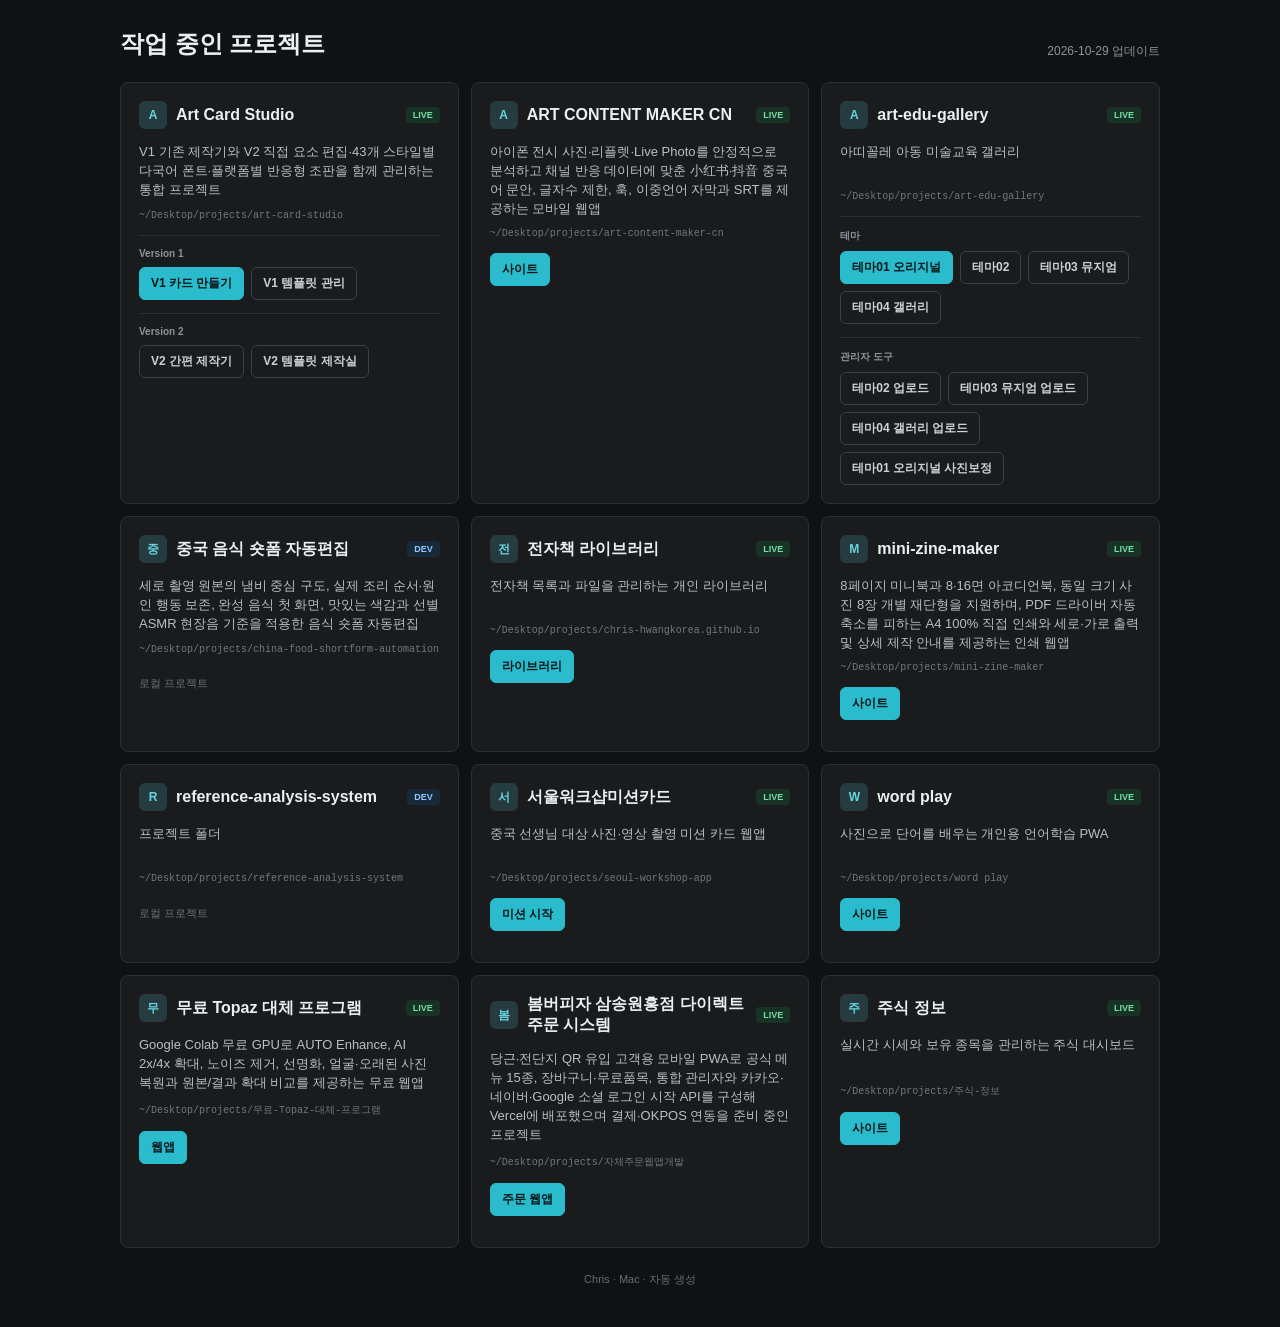
==== projects.html @ 421fdede "chore: 프로젝트 대시보드 자동 갱신" ====
<!DOCTYPE html>
<html lang="ko">
<head>
<meta charset="UTF-8">
<meta name="viewport" content="width=device-width, initial-scale=1, viewport-fit=cover">
<meta http-equiv="Cache-Control" content="no-cache, no-store, must-revalidate">
<meta name="apple-mobile-web-app-capable" content="yes">
<meta name="apple-mobile-web-app-title" content="프로젝트">
<title>작업 중인 프로젝트</title>
<style>
* { box-sizing: border-box; }
body { margin: 0; background: #101112; color: #eceff1; font-family: -apple-system, BlinkMacSystemFont, "Segoe UI", sans-serif; }
main { width: min(1080px, 100%); margin: auto; padding: max(28px, env(safe-area-inset-top)) 20px max(40px, env(safe-area-inset-bottom)); }
header { display: flex; justify-content: space-between; align-items: end; gap: 16px; margin-bottom: 22px; }
h1 { margin: 0; font-size: 24px; letter-spacing: 0; }
.updated { margin: 0; color: #8c959d; font-size: 12px; white-space: nowrap; }
.grid { display: grid; grid-template-columns: repeat(auto-fit, minmax(min(100%, 290px), 1fr)); gap: 12px; }
.card { min-width: 0; padding: 18px; background: #191b1d; border: 1px solid #2b2f33; border-radius: 8px; }
.card-head { display: flex; align-items: center; gap: 9px; min-width: 0; }
.initial { display: grid; place-items: center; width: 28px; height: 28px; flex: 0 0 28px; border-radius: 6px; background: #263b40; color: #67d4df; font-size: 12px; font-weight: 800; }
h2 { min-width: 0; margin: 0; overflow-wrap: anywhere; font-size: 16px; letter-spacing: 0; }
.status { margin-left: auto; padding: 3px 7px; border-radius: 4px; color: #79dba5; background: #173326; font-size: 9px; font-weight: 800; }
.status.dev { color: #8fc8ff; background: #172a3b; }
.description { min-height: 38px; margin: 14px 0 10px; color: #b9c0c5; font-size: 13px; line-height: 1.45; }
.path { margin: 0 0 14px; color: #6f7880; font-family: ui-monospace, monospace; font-size: 10px; overflow-wrap: anywhere; }
.links { display: flex; flex-wrap: wrap; gap: 7px; min-height: 30px; align-items: center; }
.link-groups { display: grid; gap: 13px; margin-top: 13px; }
.link-group { padding-top: 12px; border-top: 1px solid #2b2f33; }
.link-group h3 { margin: 0 0 8px; color: #8c959d; font-size: 10px; font-weight: 800; letter-spacing: 0; }
.link-group .links { min-height: 0; }
.button { padding: 7px 11px; border: 1px solid #3a4045; border-radius: 6px; color: #cbd1d5; text-decoration: none; font-size: 12px; font-weight: 650; }
.button.primary { border-color: #2abccc; background: #2abccc; color: #071619; }
.no-link { color: #69727a; font-size: 11px; }
footer { margin-top: 24px; color: #646d74; text-align: center; font-size: 11px; }
@media (max-width: 520px) { main { padding-left: 14px; padding-right: 14px; } header { align-items: flex-start; flex-direction: column; gap: 5px; } .description { min-height: 0; } }
</style>
</head>
<body><main>
<header><h1>작업 중인 프로젝트</h1><p class="updated">2026-10-29 업데이트</p></header>
<section class="grid"><article class="card">
  <div class="card-head"><span class="initial">A</span>
    <h2>Art Card Studio</h2><span class="status live">LIVE</span></div>
  <p class="description">V1 기존 제작기와 V2 직접 요소 편집·43개 스타일별 다국어 폰트·플랫폼별 반응형 조판을 함께 관리하는 통합 프로젝트</p>
  <p class="path">~/Desktop/projects/art-card-studio</p>
  
  <div class="link-groups"><section class="link-group"><h3>Version 1</h3><div class="links"><a class="button primary" href="https://art-card-studio.vercel.app" target="_blank" rel="noopener">V1 카드 만들기</a><a class="button" href="https://art-card-studio.vercel.app/admin" target="_blank" rel="noopener">V1 템플릿 관리</a></div></section><section class="link-group"><h3>Version 2</h3><div class="links"><a class="button" href="https://art-card-studio-v2.vercel.app" target="_blank" rel="noopener">V2 간편 제작기</a><a class="button" href="https://art-card-studio-v2.vercel.app/admin" target="_blank" rel="noopener">V2 템플릿 제작실</a></div></section></div>
</article><article class="card">
  <div class="card-head"><span class="initial">A</span>
    <h2>ART CONTENT MAKER CN</h2><span class="status live">LIVE</span></div>
  <p class="description">아이폰 전시 사진·리플렛·Live Photo를 안정적으로 분석하고 채널 반응 데이터에 맞춘 小红书·抖音 중국어 문안, 글자수 제한, 훅, 이중언어 자막과 SRT를 제공하는 모바일 웹앱</p>
  <p class="path">~/Desktop/projects/art-content-maker-cn</p>
  <div class="links"><a class="button primary" href="https://art-content-maker-cn.vercel.app" target="_blank" rel="noopener">사이트</a></div>
  <div class="link-groups"></div>
</article><article class="card">
  <div class="card-head"><span class="initial">A</span>
    <h2>art-edu-gallery</h2><span class="status live">LIVE</span></div>
  <p class="description">아띠꼴레 아동 미술교육 갤러리</p>
  <p class="path">~/Desktop/projects/art-edu-gallery</p>
  
  <div class="link-groups"><section class="link-group"><h3>테마</h3><div class="links"><a class="button primary" href="https://art-edu-gallery-v2.vercel.app/" target="_blank" rel="noopener">테마01 오리지널</a><a class="button" href="https://art-edu-gallery-v2.vercel.app/theme02" target="_blank" rel="noopener">테마02</a><a class="button" href="https://art-edu-gallery-v2.vercel.app/v2" target="_blank" rel="noopener">테마03 뮤지엄</a><a class="button" href="https://art-edu-gallery-v2.vercel.app/theme04" target="_blank" rel="noopener">테마04 갤러리</a></div></section><section class="link-group"><h3>관리자 도구</h3><div class="links"><a class="button" href="https://art-edu-gallery-v2.vercel.app/admin/upload/theme02" target="_blank" rel="noopener">테마02 업로드</a><a class="button" href="https://art-edu-gallery-v2.vercel.app/admin/upload/museum" target="_blank" rel="noopener">테마03 뮤지엄 업로드</a><a class="button" href="https://art-edu-gallery-v2.vercel.app/admin/upload" target="_blank" rel="noopener">테마04 갤러리 업로드</a><a class="button" href="https://art-edu-gallery-v2.vercel.app/admin/enhance" target="_blank" rel="noopener">테마01 오리지널 사진보정</a></div></section></div>
</article><article class="card">
  <div class="card-head"><span class="initial">중</span>
    <h2>중국 음식 숏폼 자동편집</h2><span class="status dev">DEV</span></div>
  <p class="description">세로 촬영 원본의 냄비 중심 구도, 실제 조리 순서·원인 행동 보존, 완성 음식 첫 화면, 맛있는 색감과 선별 ASMR 현장음 기준을 적용한 음식 숏폼 자동편집</p>
  <p class="path">~/Desktop/projects/china-food-shortform-automation</p>
  <div class="links"><span class="no-link">로컬 프로젝트</span></div>
  <div class="link-groups"></div>
</article><article class="card">
  <div class="card-head"><span class="initial">전</span>
    <h2>전자책 라이브러리</h2><span class="status live">LIVE</span></div>
  <p class="description">전자책 목록과 파일을 관리하는 개인 라이브러리</p>
  <p class="path">~/Desktop/projects/chris-hwangkorea.github.io</p>
  <div class="links"><a class="button primary" href="https://chris-hwangkorea.github.io/ebook_library.html" target="_blank" rel="noopener">라이브러리</a></div>
  <div class="link-groups"></div>
</article><article class="card">
  <div class="card-head"><span class="initial">M</span>
    <h2>mini-zine-maker</h2><span class="status live">LIVE</span></div>
  <p class="description">8페이지 미니북과 8·16면 아코디언북, 동일 크기 사진 8장 개별 재단형을 지원하며, PDF 드라이버 자동 축소를 피하는 A4 100% 직접 인쇄와 세로·가로 출력 및 상세 제작 안내를 제공하는 인쇄 웹앱</p>
  <p class="path">~/Desktop/projects/mini-zine-maker</p>
  <div class="links"><a class="button primary" href="https://mini-zine-maker.vercel.app" target="_blank" rel="noopener">사이트</a></div>
  <div class="link-groups"></div>
</article><article class="card">
  <div class="card-head"><span class="initial">R</span>
    <h2>reference-analysis-system</h2><span class="status dev">DEV</span></div>
  <p class="description">프로젝트 폴더</p>
  <p class="path">~/Desktop/projects/reference-analysis-system</p>
  <div class="links"><span class="no-link">로컬 프로젝트</span></div>
  <div class="link-groups"></div>
</article><article class="card">
  <div class="card-head"><span class="initial">서</span>
    <h2>서울워크샵미션카드</h2><span class="status live">LIVE</span></div>
  <p class="description">중국 선생님 대상 사진·영상 촬영 미션 카드 웹앱</p>
  <p class="path">~/Desktop/projects/seoul-workshop-app</p>
  <div class="links"><a class="button primary" href="https://seoul-workshop-app.vercel.app" target="_blank" rel="noopener">미션 시작</a></div>
  <div class="link-groups"></div>
</article><article class="card">
  <div class="card-head"><span class="initial">W</span>
    <h2>word play</h2><span class="status live">LIVE</span></div>
  <p class="description">사진으로 단어를 배우는 개인용 언어학습 PWA</p>
  <p class="path">~/Desktop/projects/word play</p>
  <div class="links"><a class="button primary" href="https://capwords-clone.vercel.app" target="_blank" rel="noopener">사이트</a></div>
  <div class="link-groups"></div>
</article><article class="card">
  <div class="card-head"><span class="initial">무</span>
    <h2>무료 Topaz 대체 프로그램</h2><span class="status live">LIVE</span></div>
  <p class="description">Google Colab 무료 GPU로 AUTO Enhance, AI 2x/4x 확대, 노이즈 제거, 선명화, 얼굴·오래된 사진 복원과 원본/결과 확대 비교를 제공하는 무료 웹앱</p>
  <p class="path">~/Desktop/projects/무료-Topaz-대체-프로그램</p>
  <div class="links"><a class="button primary" href="https://chris-hwang-free-photo-ai.static.hf.space/" target="_blank" rel="noopener">웹앱</a></div>
  <div class="link-groups"></div>
</article><article class="card">
  <div class="card-head"><span class="initial">봄</span>
    <h2>봄버피자 삼송원흥점 다이렉트 주문 시스템</h2><span class="status live">LIVE</span></div>
  <p class="description">당근·전단지 QR 유입 고객용 모바일 PWA로 공식 메뉴 15종, 장바구니·무료품목, 통합 관리자와 카카오·네이버·Google 소셜 로그인 시작 API를 구성해 Vercel에 배포했으며 결제·OKPOS 연동을 준비 중인 프로젝트</p>
  <p class="path">~/Desktop/projects/자체주문웹앱개발</p>
  <div class="links"><a class="button primary" href="https://bomber-pizza-samsong-wonheung.vercel.app" target="_blank" rel="noopener">주문 웹앱</a></div>
  <div class="link-groups"></div>
</article><article class="card">
  <div class="card-head"><span class="initial">주</span>
    <h2>주식 정보</h2><span class="status live">LIVE</span></div>
  <p class="description">실시간 시세와 보유 종목을 관리하는 주식 대시보드</p>
  <p class="path">~/Desktop/projects/주식-정보</p>
  <div class="links"><a class="button primary" href="https://stock-dashboard-taupe-rho.vercel.app" target="_blank" rel="noopener">사이트</a></div>
  <div class="link-groups"></div>
</article></section>
<footer>Chris · Mac · 자동 생성</footer>
</main></body>
</html>
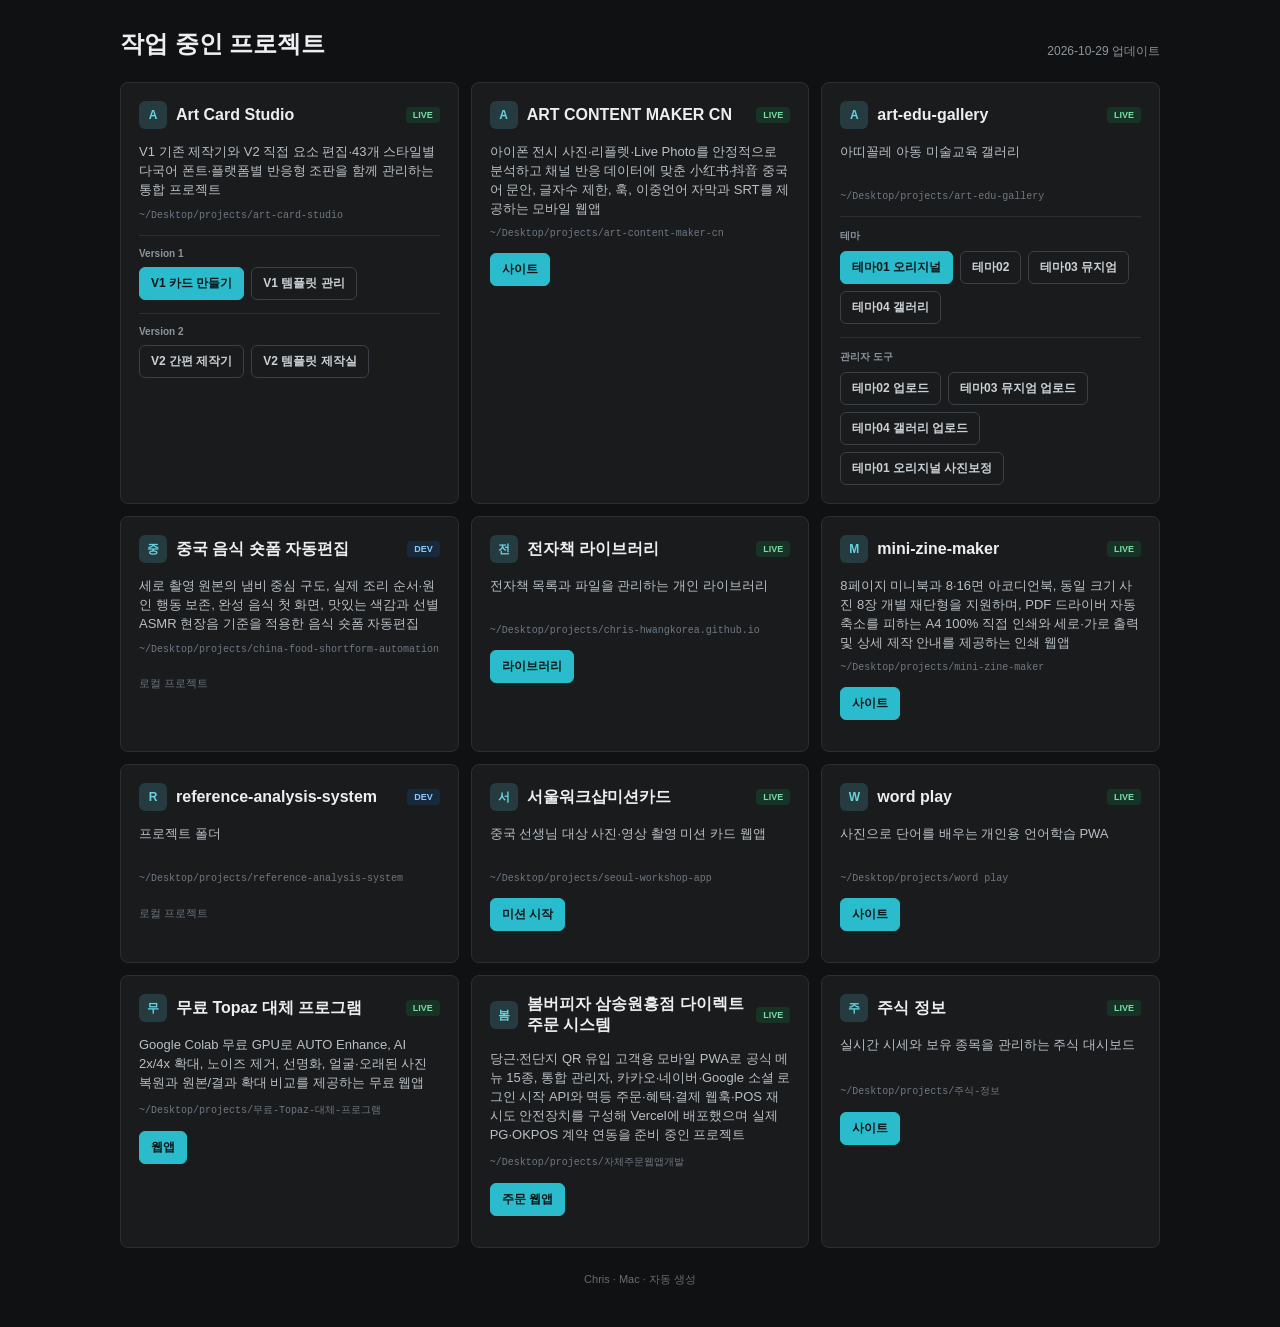
==== commit 045636cd: "chore: 프로젝트 대시보드 자동 갱신" ====
--- a/projects.html
+++ b/projects.html
@@ -110,7 +110,7 @@
 </article><article class="card">
   <div class="card-head"><span class="initial">봄</span>
     <h2>봄버피자 삼송원흥점 다이렉트 주문 시스템</h2><span class="status live">LIVE</span></div>
-  <p class="description">당근·전단지 QR 유입 고객용 모바일 PWA로 공식 메뉴 15종, 장바구니·무료품목, 통합 관리자와 카카오·네이버·Google 소셜 로그인 시작 API를 구성해 Vercel에 배포했으며 결제·OKPOS 연동을 준비 중인 프로젝트</p>
+  <p class="description">당근·전단지 QR 유입 고객용 모바일 PWA로 공식 메뉴 15종, 통합 관리자, 카카오·네이버·Google 소셜 로그인 시작 API와 멱등 주문·혜택·결제 웹훅·POS 재시도 안전장치를 구성해 Vercel에 배포했으며 실제 PG·OKPOS 계약 연동을 준비 중인 프로젝트</p>
   <p class="path">~/Desktop/projects/자체주문웹앱개발</p>
   <div class="links"><a class="button primary" href="https://bomber-pizza-samsong-wonheung.vercel.app" target="_blank" rel="noopener">주문 웹앱</a></div>
   <div class="link-groups"></div>
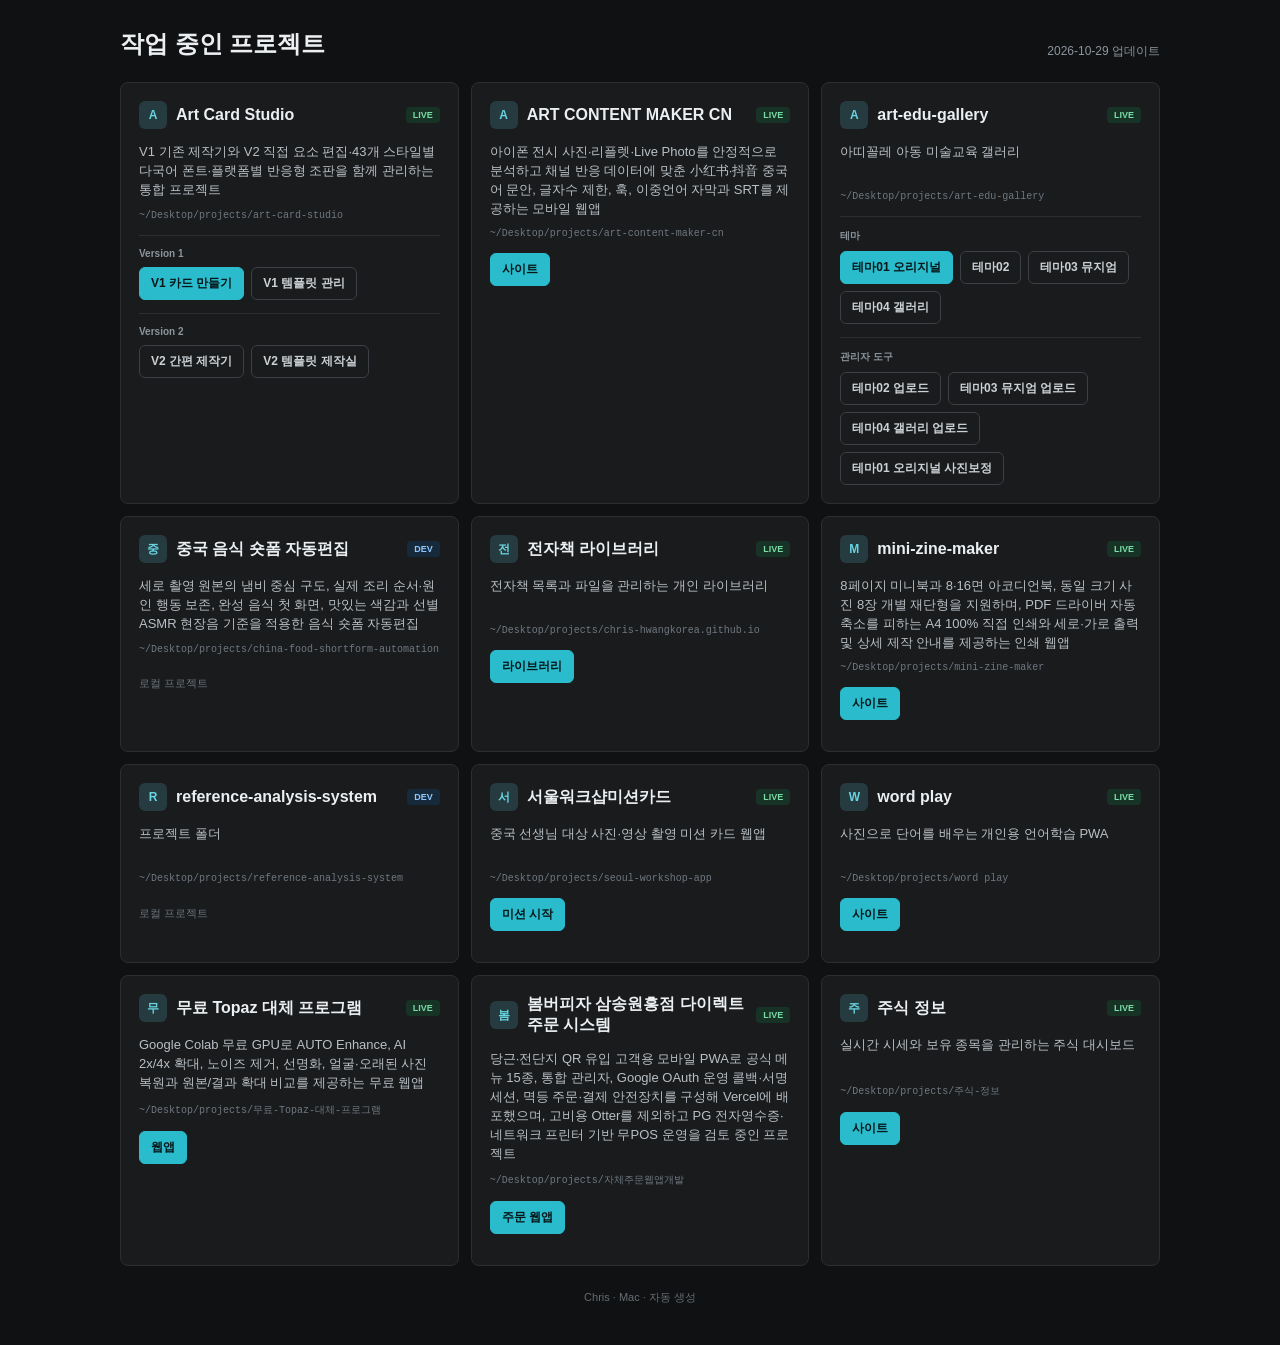
==== commit 0cb0aaa0: "chore: 프로젝트 대시보드 자동 갱신" ====
--- a/projects.html
+++ b/projects.html
@@ -110,7 +110,7 @@
 </article><article class="card">
   <div class="card-head"><span class="initial">봄</span>
     <h2>봄버피자 삼송원흥점 다이렉트 주문 시스템</h2><span class="status live">LIVE</span></div>
-  <p class="description">당근·전단지 QR 유입 고객용 모바일 PWA로 공식 메뉴 15종, 통합 관리자, 카카오·네이버·Google 소셜 로그인 시작 API와 멱등 주문·혜택·결제 웹훅·POS 재시도 안전장치를 구성해 Vercel에 배포했으며 실제 PG·OKPOS 계약 연동을 준비 중인 프로젝트</p>
+  <p class="description">당근·전단지 QR 유입 고객용 모바일 PWA로 공식 메뉴 15종, 통합 관리자, Google OAuth 운영 콜백·서명 세션, 멱등 주문·결제 안전장치를 구성해 Vercel에 배포했으며, 고비용 Otter를 제외하고 PG 전자영수증·네트워크 프린터 기반 무POS 운영을 검토 중인 프로젝트</p>
   <p class="path">~/Desktop/projects/자체주문웹앱개발</p>
   <div class="links"><a class="button primary" href="https://bomber-pizza-samsong-wonheung.vercel.app" target="_blank" rel="noopener">주문 웹앱</a></div>
   <div class="link-groups"></div>
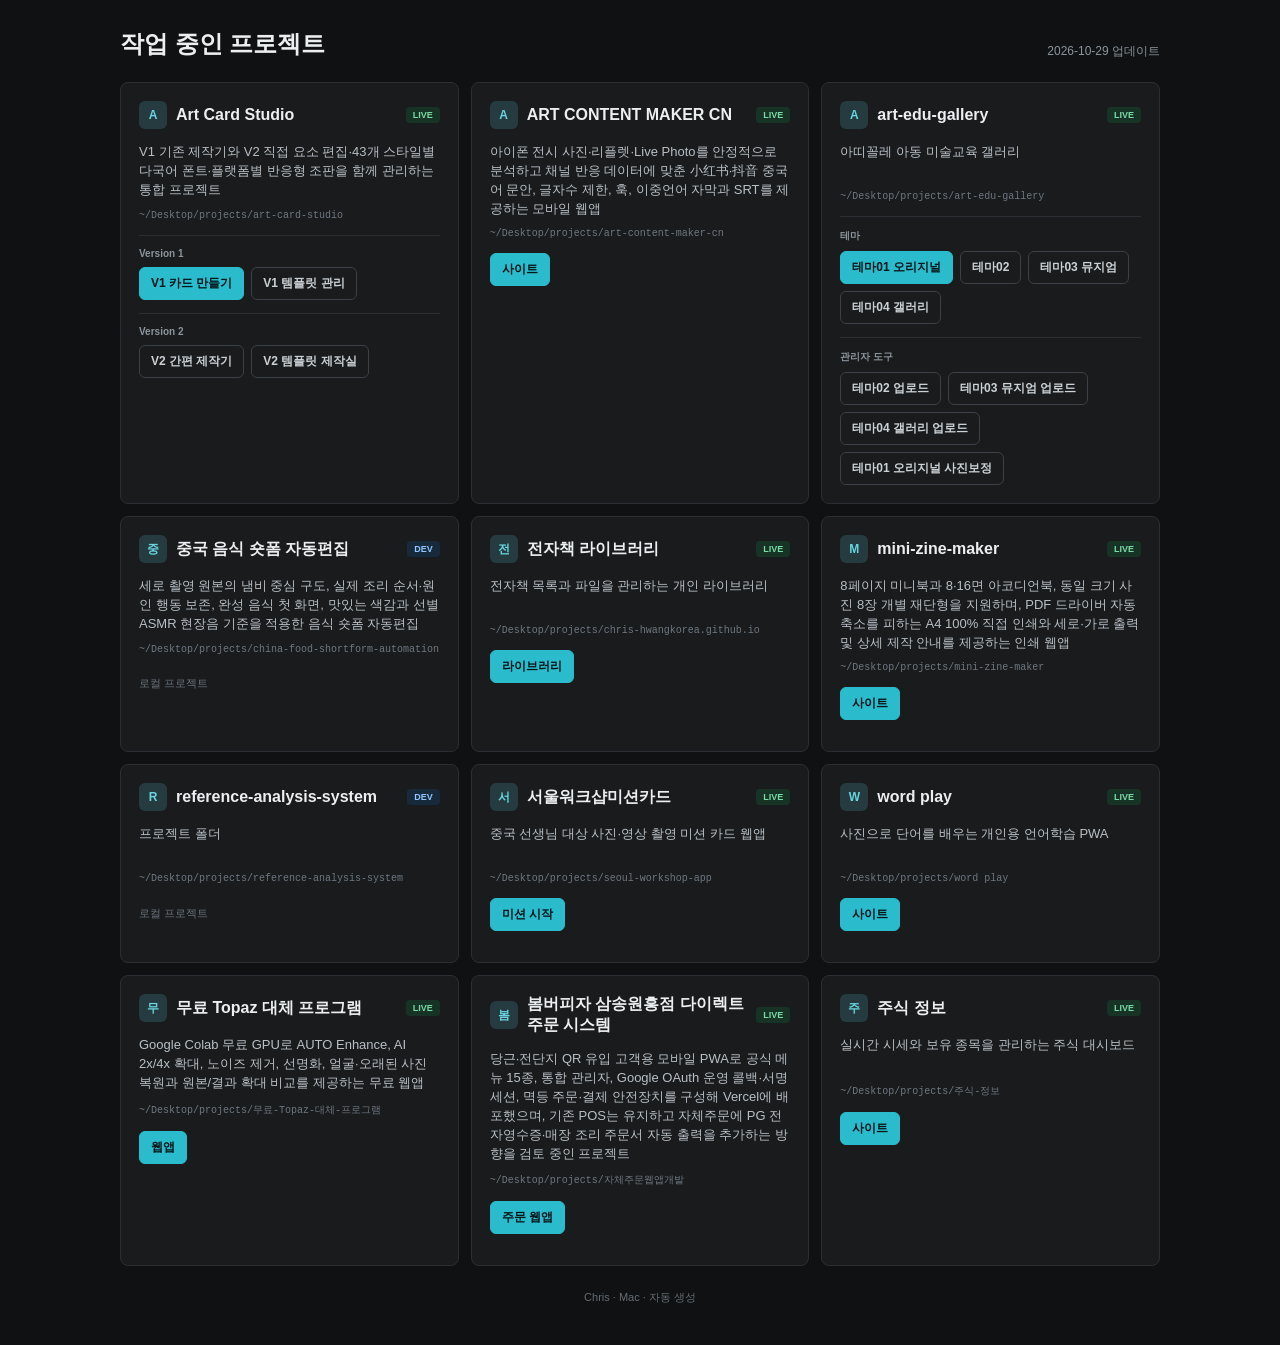
==== commit 1656213f: "chore: 프로젝트 대시보드 자동 갱신" ====
--- a/projects.html
+++ b/projects.html
@@ -110,7 +110,7 @@
 </article><article class="card">
   <div class="card-head"><span class="initial">봄</span>
     <h2>봄버피자 삼송원흥점 다이렉트 주문 시스템</h2><span class="status live">LIVE</span></div>
-  <p class="description">당근·전단지 QR 유입 고객용 모바일 PWA로 공식 메뉴 15종, 통합 관리자, Google OAuth 운영 콜백·서명 세션, 멱등 주문·결제 안전장치를 구성해 Vercel에 배포했으며, 고비용 Otter를 제외하고 PG 전자영수증·네트워크 프린터 기반 무POS 운영을 검토 중인 프로젝트</p>
+  <p class="description">당근·전단지 QR 유입 고객용 모바일 PWA로 공식 메뉴 15종, 통합 관리자, Google OAuth 운영 콜백·서명 세션, 멱등 주문·결제 안전장치를 구성해 Vercel에 배포했으며, 기존 POS는 유지하고 자체주문에 PG 전자영수증·매장 조리 주문서 자동 출력을 추가하는 방향을 검토 중인 프로젝트</p>
   <p class="path">~/Desktop/projects/자체주문웹앱개발</p>
   <div class="links"><a class="button primary" href="https://bomber-pizza-samsong-wonheung.vercel.app" target="_blank" rel="noopener">주문 웹앱</a></div>
   <div class="link-groups"></div>
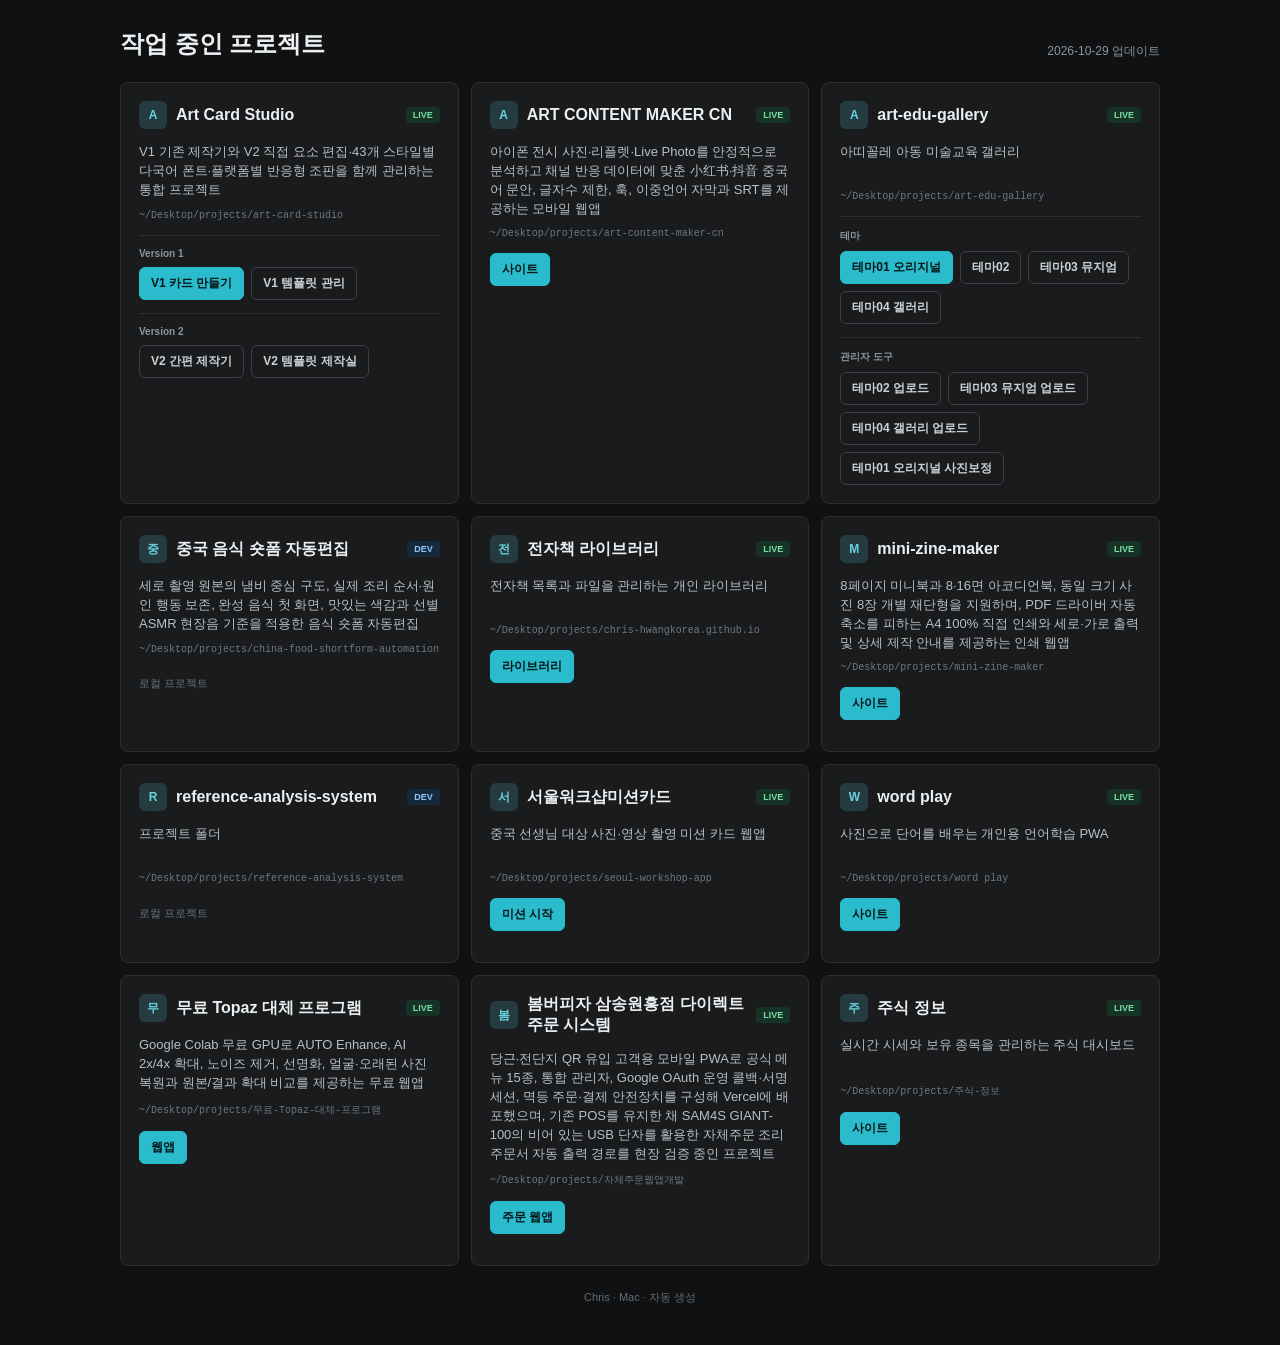
==== commit 1b90133d: "chore: 프로젝트 대시보드 자동 갱신" ====
--- a/projects.html
+++ b/projects.html
@@ -110,7 +110,7 @@
 </article><article class="card">
   <div class="card-head"><span class="initial">봄</span>
     <h2>봄버피자 삼송원흥점 다이렉트 주문 시스템</h2><span class="status live">LIVE</span></div>
-  <p class="description">당근·전단지 QR 유입 고객용 모바일 PWA로 공식 메뉴 15종, 통합 관리자, Google OAuth 운영 콜백·서명 세션, 멱등 주문·결제 안전장치를 구성해 Vercel에 배포했으며, 기존 POS는 유지하고 자체주문에 PG 전자영수증·매장 조리 주문서 자동 출력을 추가하는 방향을 검토 중인 프로젝트</p>
+  <p class="description">당근·전단지 QR 유입 고객용 모바일 PWA로 공식 메뉴 15종, 통합 관리자, Google OAuth 운영 콜백·서명 세션, 멱등 주문·결제 안전장치를 구성해 Vercel에 배포했으며, 기존 POS를 유지한 채 SAM4S GIANT-100의 비어 있는 USB 단자를 활용한 자체주문 조리 주문서 자동 출력 경로를 현장 검증 중인 프로젝트</p>
   <p class="path">~/Desktop/projects/자체주문웹앱개발</p>
   <div class="links"><a class="button primary" href="https://bomber-pizza-samsong-wonheung.vercel.app" target="_blank" rel="noopener">주문 웹앱</a></div>
   <div class="link-groups"></div>
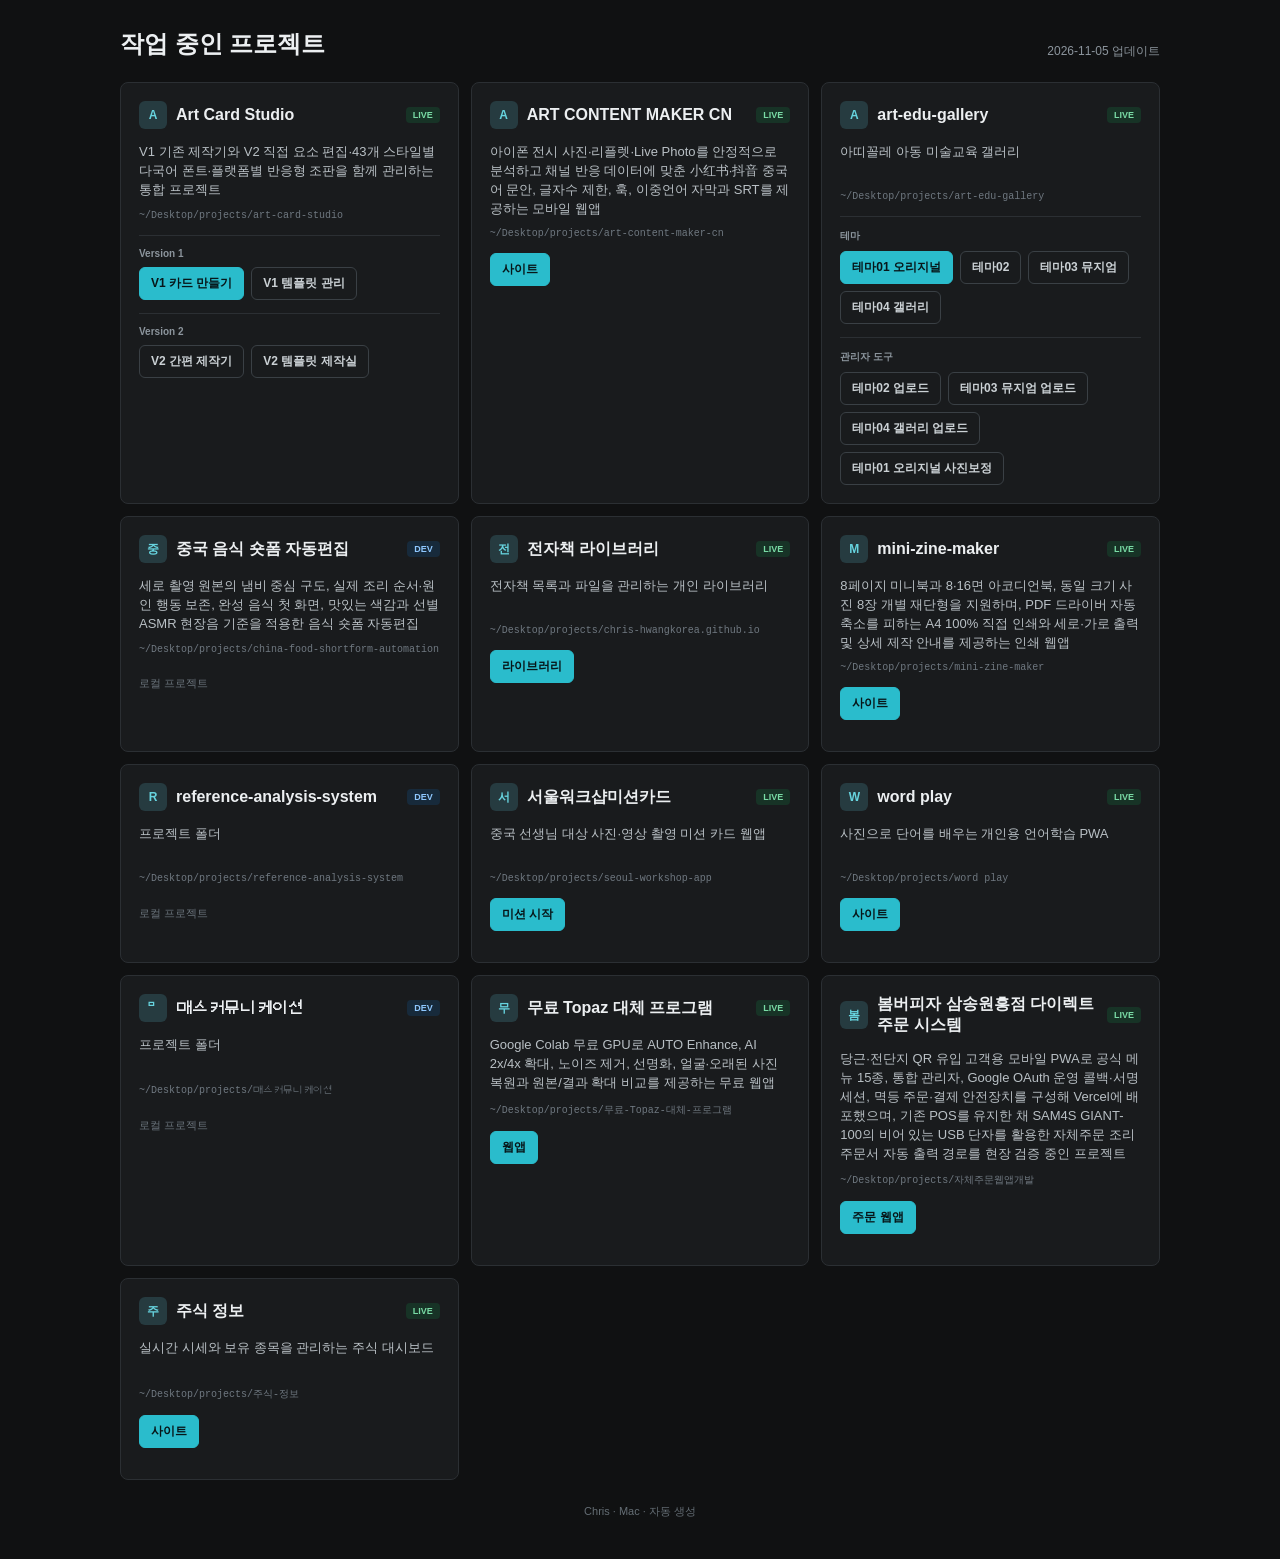
==== commit d23538c1: "chore: 프로젝트 대시보드 자동 갱신" ====
--- a/projects.html
+++ b/projects.html
@@ -36,7 +36,7 @@
 </style>
 </head>
 <body><main>
-<header><h1>작업 중인 프로젝트</h1><p class="updated">2026-10-29 업데이트</p></header>
+<header><h1>작업 중인 프로젝트</h1><p class="updated">2026-11-05 업데이트</p></header>
 <section class="grid"><article class="card">
   <div class="card-head"><span class="initial">A</span>
     <h2>Art Card Studio</h2><span class="status live">LIVE</span></div>
@@ -101,6 +101,13 @@
   <div class="links"><a class="button primary" href="https://capwords-clone.vercel.app" target="_blank" rel="noopener">사이트</a></div>
   <div class="link-groups"></div>
 </article><article class="card">
+  <div class="card-head"><span class="initial">ᄆ</span>
+    <h2>매스커뮤니케이션</h2><span class="status dev">DEV</span></div>
+  <p class="description">프로젝트 폴더</p>
+  <p class="path">~/Desktop/projects/매스커뮤니케이션</p>
+  <div class="links"><span class="no-link">로컬 프로젝트</span></div>
+  <div class="link-groups"></div>
+</article><article class="card">
   <div class="card-head"><span class="initial">무</span>
     <h2>무료 Topaz 대체 프로그램</h2><span class="status live">LIVE</span></div>
   <p class="description">Google Colab 무료 GPU로 AUTO Enhance, AI 2x/4x 확대, 노이즈 제거, 선명화, 얼굴·오래된 사진 복원과 원본/결과 확대 비교를 제공하는 무료 웹앱</p>
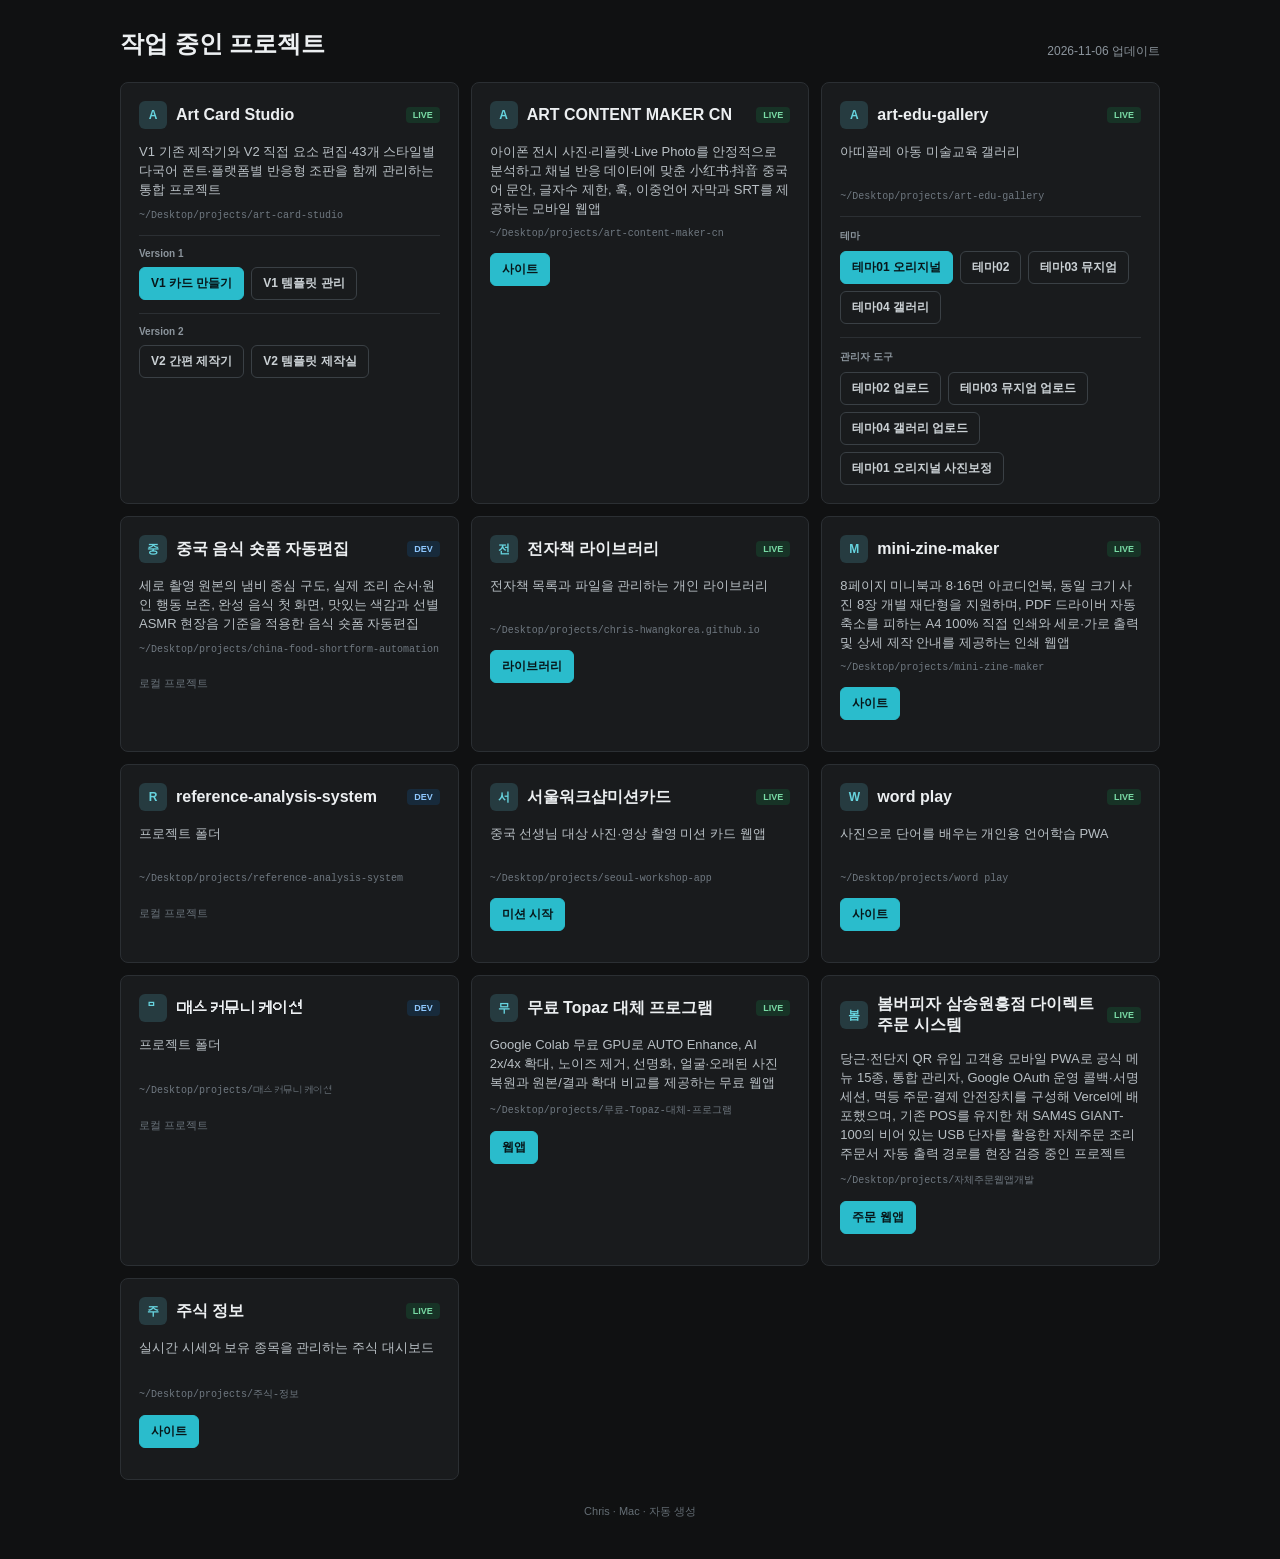
==== commit 262c6ecb: "chore: 프로젝트 대시보드 자동 갱신" ====
--- a/projects.html
+++ b/projects.html
@@ -36,7 +36,7 @@
 </style>
 </head>
 <body><main>
-<header><h1>작업 중인 프로젝트</h1><p class="updated">2026-11-05 업데이트</p></header>
+<header><h1>작업 중인 프로젝트</h1><p class="updated">2026-11-06 업데이트</p></header>
 <section class="grid"><article class="card">
   <div class="card-head"><span class="initial">A</span>
     <h2>Art Card Studio</h2><span class="status live">LIVE</span></div>
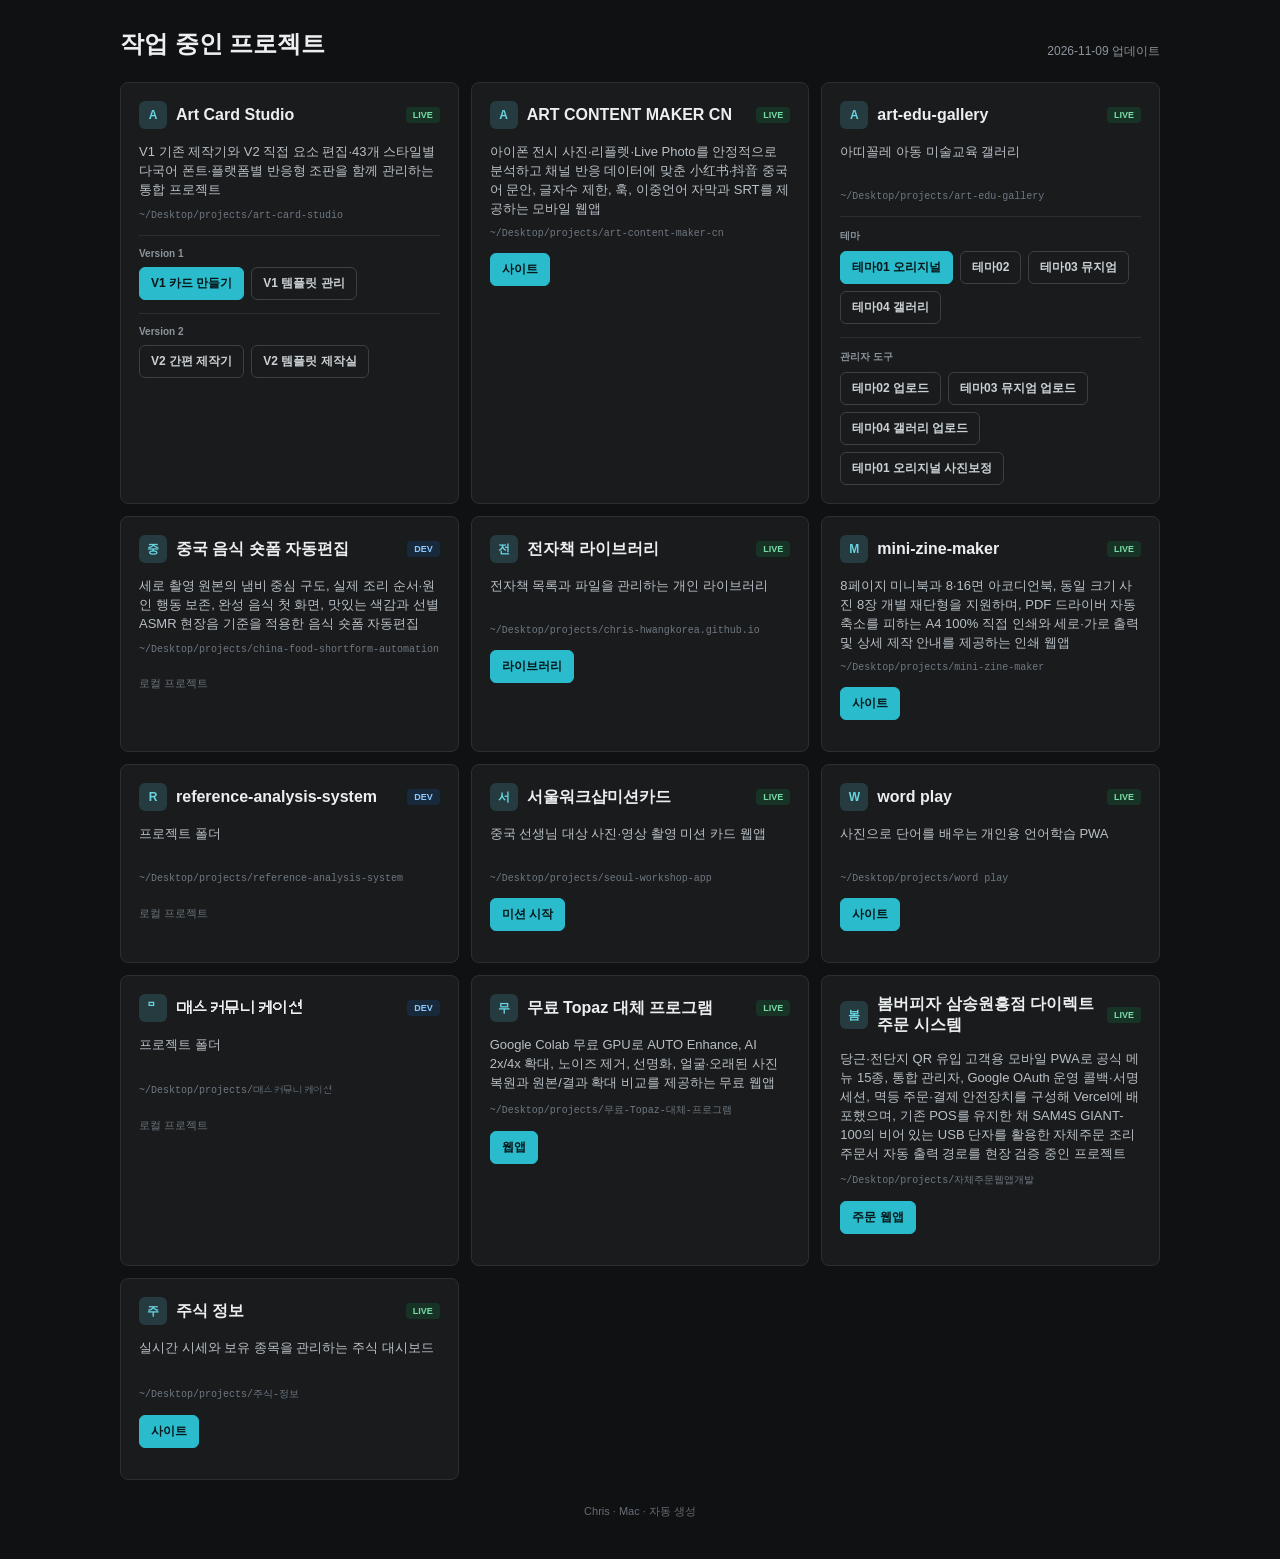
==== commit d4cb66cd: "chore: 프로젝트 대시보드 자동 갱신" ====
--- a/projects.html
+++ b/projects.html
@@ -36,7 +36,7 @@
 </style>
 </head>
 <body><main>
-<header><h1>작업 중인 프로젝트</h1><p class="updated">2026-11-06 업데이트</p></header>
+<header><h1>작업 중인 프로젝트</h1><p class="updated">2026-11-09 업데이트</p></header>
 <section class="grid"><article class="card">
   <div class="card-head"><span class="initial">A</span>
     <h2>Art Card Studio</h2><span class="status live">LIVE</span></div>
